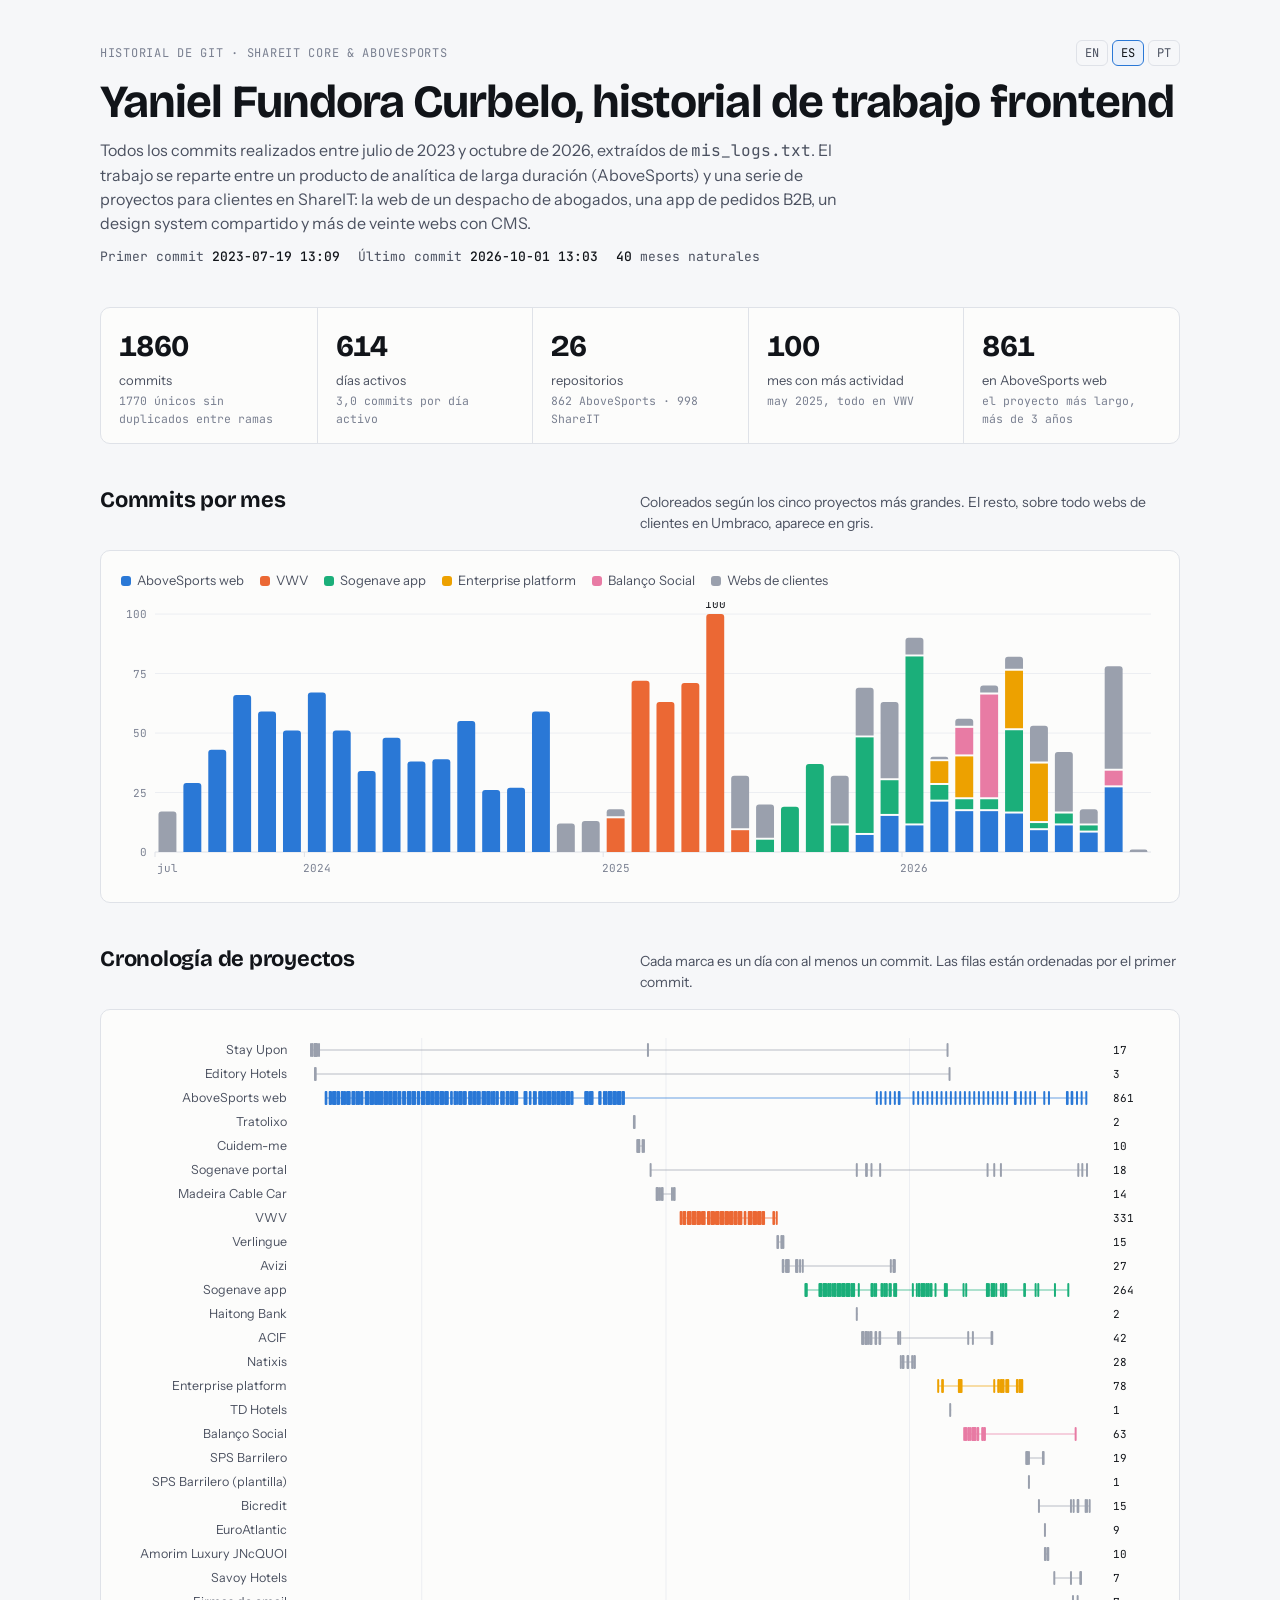
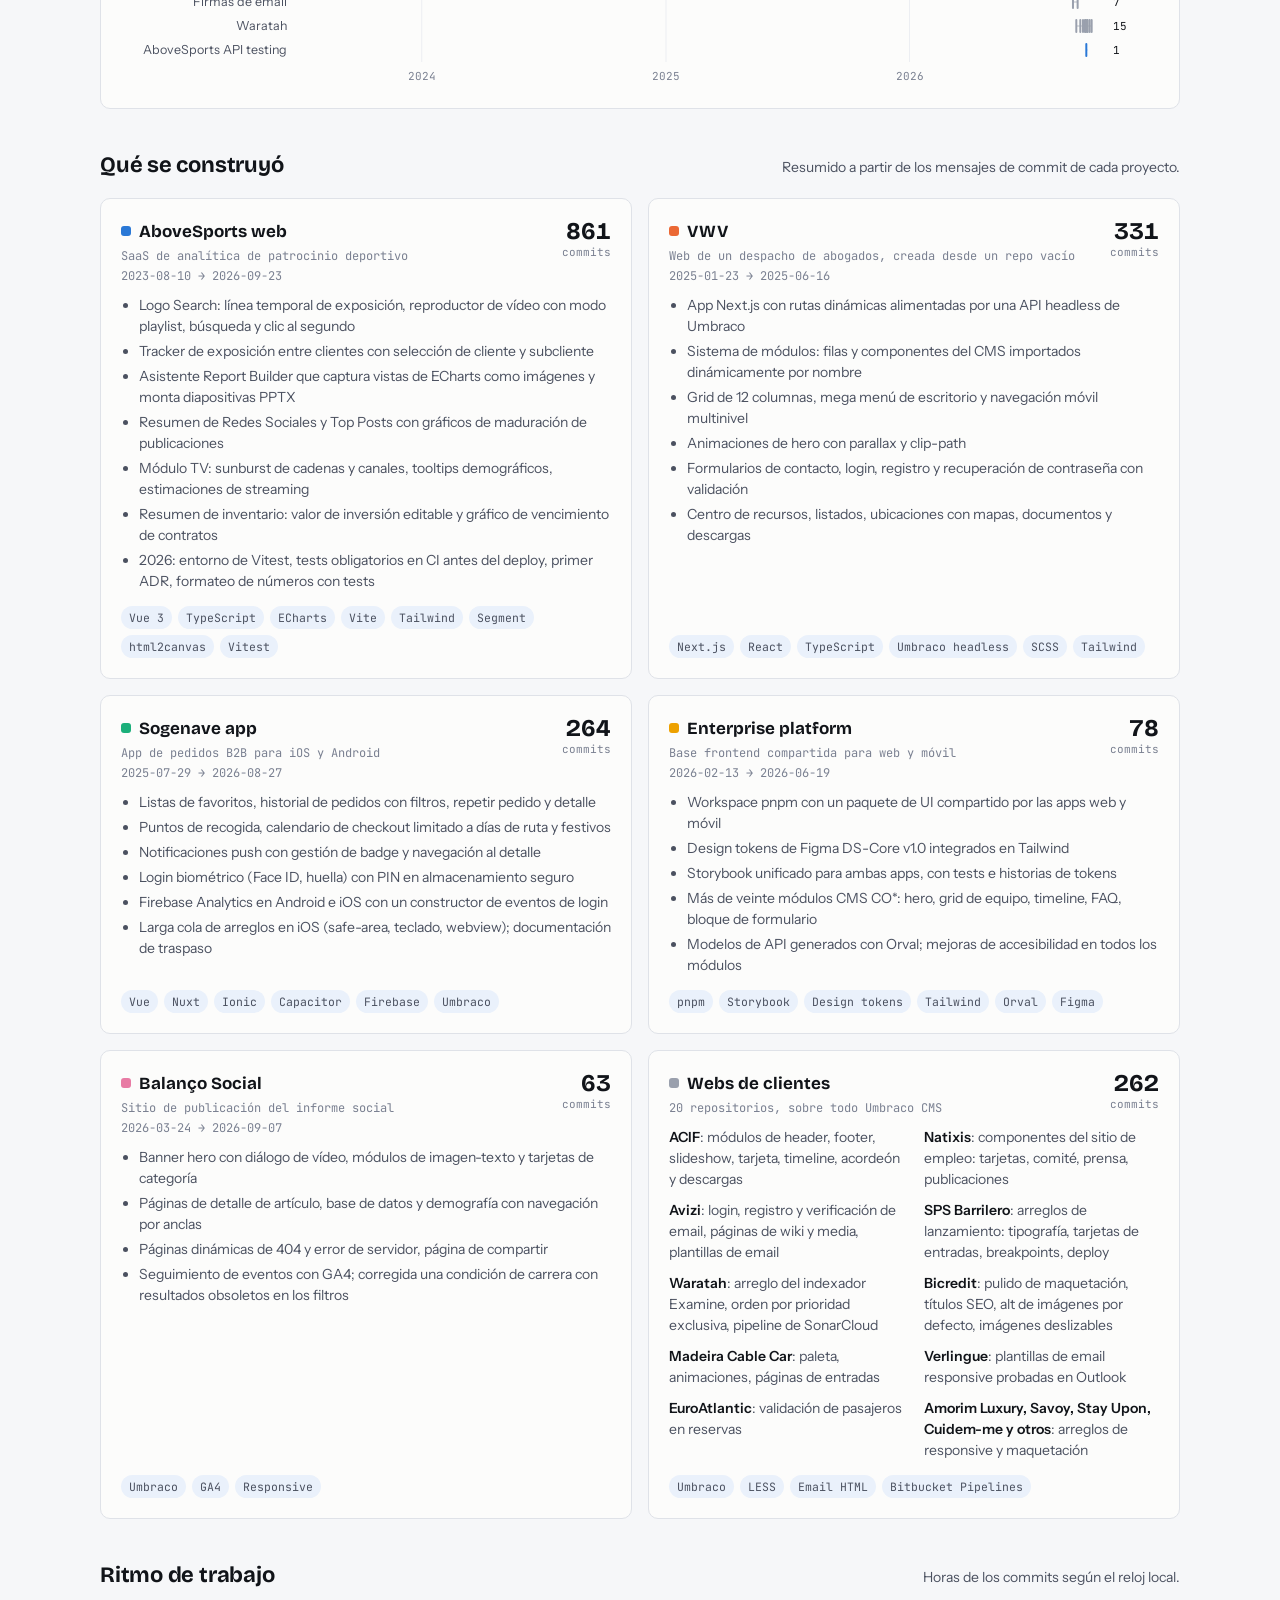
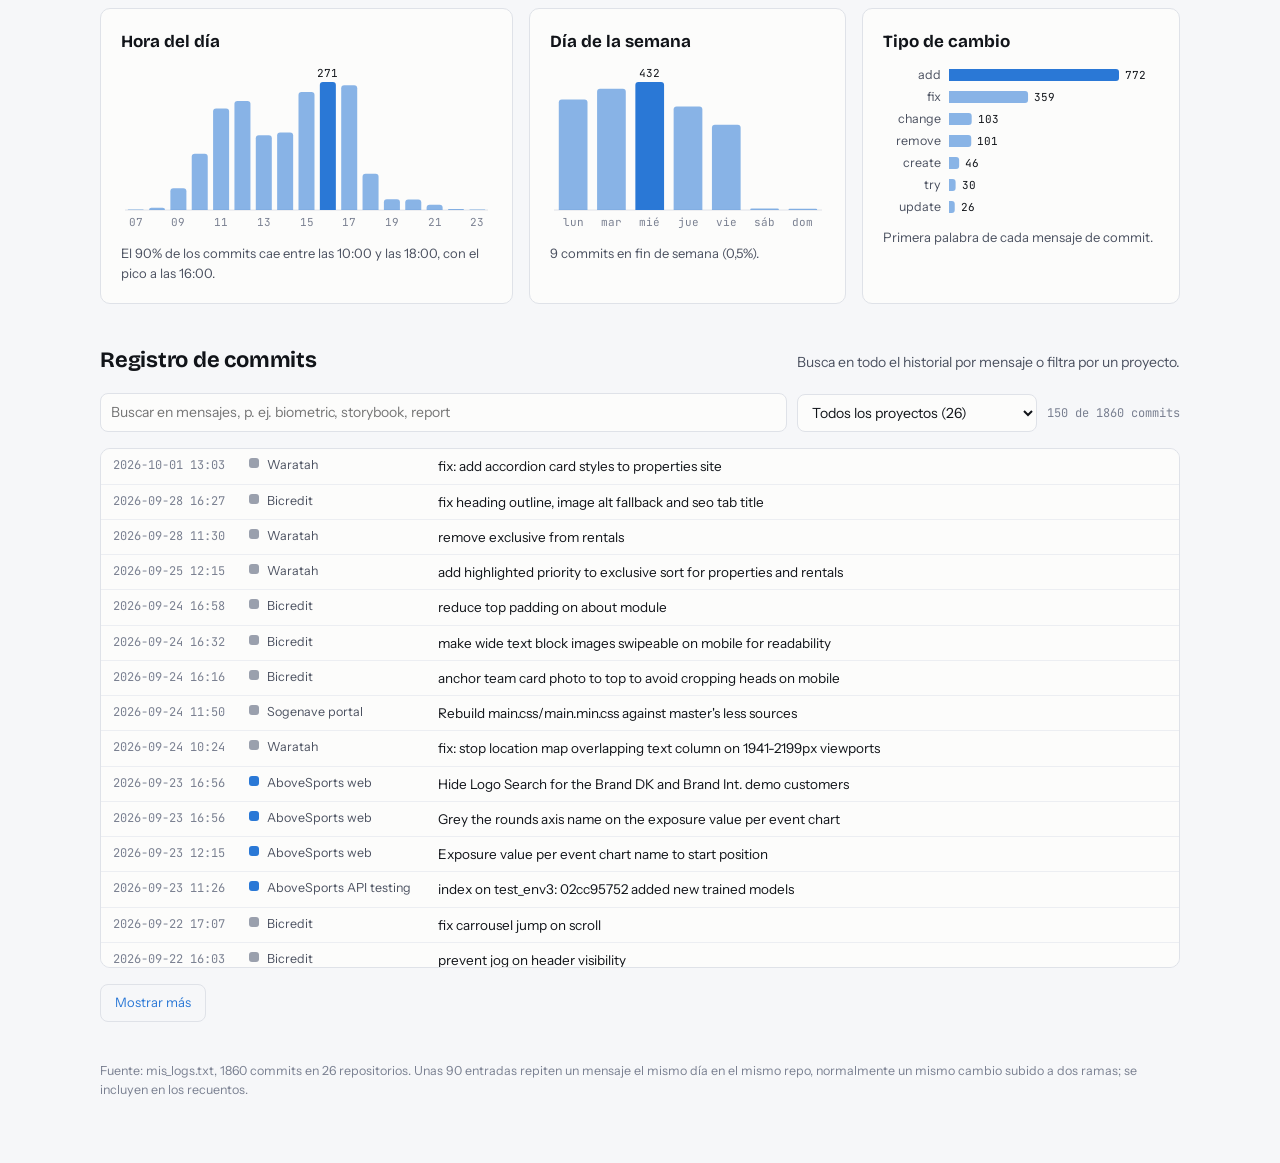
==== es/index.html @ 2aa3942e "add Spanish and Portuguese versions at /es and /pt" ====
<!doctype html>
<html lang="es">
  <head>
    <meta charset="utf-8" />
    <meta name="viewport" content="width=device-width, initial-scale=1" />
    <title>Yaniel Curbelo · Historial de trabajo</title>
    <link rel="alternate" hreflang="en" href="../" />
    <link rel="alternate" hreflang="es" href="./" />
    <link rel="alternate" hreflang="pt" href="../pt/" />
    <link rel="preconnect" href="https://fonts.googleapis.com" />
    <link
      rel="stylesheet"
      href="https://fonts.googleapis.com/css2?family=Bricolage+Grotesque:opsz,wght@12..96,500;12..96,700&family=Instrument+Sans:wght@400;500;600&family=JetBrains+Mono:wght@400;500&display=swap"
    />
    <link rel="stylesheet" href="../assets/style.css" />
  </head>
  <body>
    <div class="wrap">
      <header>
        <div class="top">
          <div class="eyebrow">Historial de Git · ShareIT Core &amp; AboveSports</div>
          <nav class="lang" aria-label="Idioma">
            <a href="../" hreflang="en">EN</a>
            <a href="./" hreflang="es" aria-current="page">ES</a>
            <a href="../pt/" hreflang="pt">PT</a>
          </nav>
        </div>
        <h1>Yaniel Fundora Curbelo, historial de trabajo frontend</h1>
        <p class="lede">
          Todos los commits realizados entre julio de 2023 y octubre de 2026,
          extraídos de <span class="mono">mis_logs.txt</span>. El trabajo se
          reparte entre un producto de analítica de larga duración
          (AboveSports) y una serie de proyectos para clientes en ShareIT: la
          web de un despacho de abogados, una app de pedidos B2B, un design
          system compartido y más de veinte webs con CMS.
        </p>
        <div class="range" id="range"></div>
      </header>

      <div class="kpis" id="kpis"></div>

      <section>
        <div class="sec-head">
          <h2>Commits por mes</h2>
          <p>
            Coloreados según los cinco proyectos más grandes. El resto, sobre
            todo webs de clientes en Umbraco, aparece en gris.
          </p>
        </div>
        <div class="panel">
          <div class="legend" id="legend-month"></div>
          <div class="chart" id="chart-month" style="margin-top: 12px"></div>
        </div>
      </section>

      <section>
        <div class="sec-head">
          <h2>Cronología de proyectos</h2>
          <p>
            Cada marca es un día con al menos un commit. Las filas están
            ordenadas por el primer commit.
          </p>
        </div>
        <div class="panel"><div class="chart" id="chart-timeline"></div></div>
      </section>

      <section>
        <div class="sec-head">
          <h2>Qué se construyó</h2>
          <p>Resumido a partir de los mensajes de commit de cada proyecto.</p>
        </div>
        <div class="eras" id="eras"></div>
      </section>

      <section>
        <div class="sec-head">
          <h2>Ritmo de trabajo</h2>
          <p>Horas de los commits según el reloj local.</p>
        </div>
        <div class="trio">
          <div class="panel">
            <h3>Hora del día</h3>
            <div class="chart" id="chart-hour"></div>
            <p class="note" id="note-hour"></p>
          </div>
          <div class="panel">
            <h3>Día de la semana</h3>
            <div class="chart" id="chart-week"></div>
            <p class="note" id="note-week"></p>
          </div>
          <div class="panel">
            <h3>Tipo de cambio</h3>
            <div class="chart" id="chart-verb"></div>
            <p class="note">Primera palabra de cada mensaje de commit.</p>
          </div>
        </div>
      </section>

      <section>
        <div class="sec-head">
          <h2>Registro de commits</h2>
          <p>
            Busca en todo el historial por mensaje o filtra por un proyecto.
          </p>
        </div>
        <div class="log-controls">
          <input
            id="q"
            type="search"
            placeholder="Buscar en mensajes, p. ej. biometric, storybook, report"
            aria-label="Buscar en los mensajes de commit"
          />
          <select id="repo" aria-label="Filtrar por proyecto"></select>
          <span class="log-count" id="log-count"></span>
        </div>
        <div class="log">
          <table>
            <tbody id="log-body"></tbody>
          </table>
        </div>
        <button class="more" id="more" type="button">Mostrar más</button>
      </section>

      <footer id="foot"></footer>
    </div>
    <div class="tip" id="tip" hidden></div>

    <script src="../assets/data.js"></script>
    <script src="../assets/app.js"></script>
  </body>
</html>
---- assets/style.css ----
body {
  margin: 0;
}
img {
  max-width: 100%;
}
[hidden] {
  display: none !important;
}
/* Layout: a single scanning column — summary strip, then volume over time, then where it went (projects), then how (rhythm), then the raw log. */
:root {
  --bg: #f6f7f9;
  --surface: #fcfcfb;
  --ink: #111419;
  --ink-2: #4b5160;
  --ink-3: #7a8091;
  --rule: #dfe2e8;
  --grid: #eceef2;
  --accent: #2a78d6;
  --chip: #eaf1fb;
  --s1: #2a78d6;
  --s2: #eb6834;
  --s3: #1baf7a;
  --s4: #eda100;
  --s5: #e87ba4;
  --s6: #9aa0ad;
  --f-display: "Bricolage Grotesque", "Segoe UI", system-ui, sans-serif;
  --f-body: "Instrument Sans", "Segoe UI", system-ui, sans-serif;
  --f-mono: "JetBrains Mono", ui-monospace, Consolas, monospace;
}
@media (prefers-color-scheme: dark) {
  :root:not([data-theme="light"]) {
    --bg: #101216;
    --surface: #1a1c21;
    --ink: #f3f4f6;
    --ink-2: #bcc1cc;
    --ink-3: #8a90a0;
    --rule: #2c3038;
    --grid: #24272e;
    --accent: #5598e7;
    --chip: #1c2a3d;
    --s1: #3987e5;
    --s2: #d95926;
    --s3: #199e70;
    --s4: #c98500;
    --s5: #d55181;
    --s6: #6b7180;
    color-scheme: dark;
  }
}
:root[data-theme="dark"] {
  --bg: #101216;
  --surface: #1a1c21;
  --ink: #f3f4f6;
  --ink-2: #bcc1cc;
  --ink-3: #8a90a0;
  --rule: #2c3038;
  --grid: #24272e;
  --accent: #5598e7;
  --chip: #1c2a3d;
  --s1: #3987e5;
  --s2: #d95926;
  --s3: #199e70;
  --s4: #c98500;
  --s5: #d55181;
  --s6: #6b7180;
  color-scheme: dark;
}
* {
  box-sizing: border-box;
}
body {
  background: var(--bg);
  color: var(--ink);
  font-family: var(--f-body);
  font-size: 15px;
  line-height: 1.5;
}
.wrap {
  max-width: 1120px;
  margin: 0 auto;
  padding: 40px 20px 64px;
  display: flex;
  flex-direction: column;
  gap: 40px;
}
h1,
h2,
h3 {
  font-family: var(--f-display);
  text-wrap: balance;
  margin: 0;
}
h1 {
  font-size: clamp(30px, 5vw, 46px);
  font-weight: 700;
  letter-spacing: -0.02em;
  line-height: 1.05;
}
h2 {
  font-size: 22px;
  font-weight: 700;
  letter-spacing: -0.01em;
}
h3 {
  font-size: 17px;
  font-weight: 700;
}
p {
  margin: 0;
}
.mono {
  font-family: var(--f-mono);
  font-variant-numeric: tabular-nums;
}
.eyebrow {
  font-family: var(--f-mono);
  font-size: 12px;
  letter-spacing: 0.06em;
  text-transform: uppercase;
  color: var(--ink-3);
}
.lede {
  color: var(--ink-2);
  max-width: 68ch;
  font-size: 16px;
}
header {
  display: flex;
  flex-direction: column;
  gap: 12px;
}
.range {
  font-family: var(--f-mono);
  font-size: 13px;
  color: var(--ink-2);
  display: flex;
  flex-wrap: wrap;
  gap: 6px 18px;
}
.range b {
  color: var(--ink);
  font-weight: 500;
}

section {
  display: flex;
  flex-direction: column;
  gap: 16px;
}
.sec-head {
  display: flex;
  flex-wrap: wrap;
  align-items: baseline;
  justify-content: space-between;
  gap: 8px 16px;
}
.sec-head p {
  color: var(--ink-2);
  font-size: 14px;
  max-width: 60ch;
}
.panel {
  background: var(--surface);
  border: 1px solid var(--rule);
  border-radius: 10px;
  padding: 20px;
  min-width: 0;
}

.kpis {
  display: grid;
  grid-template-columns: repeat(5, minmax(0, 1fr));
  border: 1px solid var(--rule);
  border-radius: 10px;
  background: var(--surface);
}
.kpi {
  padding: 16px 18px;
  display: flex;
  flex-direction: column;
  gap: 2px;
  border-left: 1px solid var(--rule);
  min-width: 0;
}
.kpi:first-child {
  border-left: 0;
}
.kpi .v {
  font-family: var(--f-display);
  font-size: 30px;
  font-weight: 700;
  letter-spacing: -0.02em;
  font-variant-numeric: tabular-nums;
}
.kpi .l {
  font-size: 13px;
  color: var(--ink-2);
}
.kpi .s {
  font-family: var(--f-mono);
  font-size: 11.5px;
  color: var(--ink-3);
}
@media (max-width: 820px) {
  .kpis {
    grid-template-columns: repeat(2, minmax(0, 1fr));
  }
  .kpi {
    border-left: 0;
    border-top: 1px solid var(--rule);
  }
  .kpi:nth-child(-n + 2) {
    border-top: 0;
  }
  .kpi:nth-child(even) {
    border-left: 1px solid var(--rule);
  }
  .kpi:last-child {
    grid-column: 1 / -1;
    border-left: 0;
  }
}

.legend {
  display: flex;
  flex-wrap: wrap;
  gap: 6px 16px;
  font-size: 13px;
  color: var(--ink-2);
}
.legend span {
  display: inline-flex;
  align-items: center;
  gap: 6px;
}
.legend i {
  width: 10px;
  height: 10px;
  border-radius: 3px;
  display: inline-block;
}
.chart {
  width: 100%;
  overflow-x: auto;
}
.chart svg {
  display: block;
}
svg text {
  fill: var(--ink-3);
  font-family: var(--f-mono);
  font-size: 11px;
}
svg .lbl {
  fill: var(--ink-2);
  font-family: var(--f-body);
  font-size: 12.5px;
}
svg .val {
  fill: var(--ink);
  font-size: 11px;
}

.tip {
  position: fixed;
  z-index: 10;
  pointer-events: none;
  background: var(--surface);
  color: var(--ink);
  border: 1px solid var(--rule);
  border-radius: 8px;
  padding: 10px 12px;
  font-size: 13px;
  box-shadow: 0 6px 20px rgb(0 0 0 / 0.14);
  min-width: 170px;
  max-width: 280px;
}
.tip .t {
  font-family: var(--f-mono);
  font-size: 12px;
  color: var(--ink-3);
  margin-bottom: 6px;
}
.tip .r {
  display: flex;
  align-items: center;
  gap: 8px;
  justify-content: space-between;
}
.tip .r span:first-child {
  display: inline-flex;
  align-items: center;
  gap: 6px;
  color: var(--ink-2);
}
.tip i {
  width: 8px;
  height: 8px;
  border-radius: 2px;
  display: inline-block;
}
.tip .tot {
  border-top: 1px solid var(--rule);
  margin-top: 6px;
  padding-top: 6px;
  font-weight: 600;
}

.eras {
  display: grid;
  grid-template-columns: repeat(2, minmax(0, 1fr));
  gap: 16px;
}
@media (max-width: 760px) {
  .eras {
    grid-template-columns: 1fr;
  }
}
.era {
  display: flex;
  flex-direction: column;
  gap: 10px;
}
.era-top {
  display: flex;
  justify-content: space-between;
  align-items: flex-start;
  gap: 12px;
}
.era-top .who {
  display: flex;
  flex-direction: column;
  gap: 2px;
  min-width: 0;
}
.era-top .meta {
  font-family: var(--f-mono);
  font-size: 12px;
  color: var(--ink-3);
}
.era .count {
  font-family: var(--f-display);
  font-weight: 700;
  font-size: 24px;
  line-height: 1;
  text-align: right;
  font-variant-numeric: tabular-nums;
}
.era .count small {
  display: block;
  font-family: var(--f-mono);
  font-weight: 400;
  font-size: 11px;
  color: var(--ink-3);
  margin-top: 4px;
}
.swatch {
  width: 10px;
  height: 10px;
  border-radius: 3px;
  display: inline-block;
  margin-right: 8px;
  vertical-align: 1px;
}
.era ul {
  margin: 0;
  padding-left: 18px;
  color: var(--ink-2);
  font-size: 14px;
  display: flex;
  flex-direction: column;
  gap: 4px;
}
.chips {
  display: flex;
  flex-wrap: wrap;
  gap: 6px;
  margin-top: auto;
  padding-top: 4px;
}
.chip {
  font-family: var(--f-mono);
  font-size: 11.5px;
  background: var(--chip);
  color: var(--ink-2);
  padding: 3px 8px;
  border-radius: 999px;
}
.era.wide {
  grid-column: 1 / -1;
}
.sites {
  display: grid;
  grid-template-columns: repeat(auto-fill, minmax(230px, 1fr));
  gap: 10px 20px;
  font-size: 14px;
}
.sites div {
  color: var(--ink-2);
  min-width: 0;
}
.sites b {
  color: var(--ink);
  font-weight: 600;
}

.trio {
  display: grid;
  grid-template-columns: 1.3fr 1fr 1fr;
  gap: 16px;
}
@media (max-width: 900px) {
  .trio {
    grid-template-columns: 1fr;
  }
}
.trio .panel {
  display: flex;
  flex-direction: column;
  gap: 10px;
}
.trio .note {
  font-size: 13px;
  color: var(--ink-2);
}

.log-controls {
  display: flex;
  flex-wrap: wrap;
  gap: 10px;
  align-items: center;
}
.log-controls input,
.log-controls select {
  font: inherit;
  font-size: 14px;
  color: var(--ink);
  background: var(--surface);
  border: 1px solid var(--rule);
  border-radius: 8px;
  padding: 8px 10px;
}
.log-controls input {
  flex: 1 1 260px;
  min-width: 0;
}
.log-controls select {
  flex: 0 1 240px;
  min-width: 0;
}
.log-controls input:focus-visible,
.log-controls select:focus-visible,
button:focus-visible {
  outline: 2px solid var(--accent);
  outline-offset: 2px;
}
.log-count {
  font-family: var(--f-mono);
  font-size: 12px;
  color: var(--ink-3);
}
.log {
  max-height: 520px;
  overflow: auto;
  border: 1px solid var(--rule);
  border-radius: 10px;
  background: var(--surface);
}
.log table {
  width: 100%;
  border-collapse: collapse;
  font-size: 13.5px;
}
.log td {
  padding: 7px 12px;
  border-top: 1px solid var(--grid);
  vertical-align: top;
}
.log tr:first-child td {
  border-top: 0;
}
.log td.d {
  font-family: var(--f-mono);
  font-size: 12px;
  color: var(--ink-3);
  white-space: nowrap;
  font-variant-numeric: tabular-nums;
}
.log td.p {
  white-space: nowrap;
  color: var(--ink-2);
  font-size: 12.5px;
}
.log td.m {
  width: 100%;
}
.log mark {
  background: color-mix(in srgb, var(--s4) 35%, transparent);
  color: inherit;
  border-radius: 2px;
}
@media (max-width: 600px) {
  .log td.p {
    display: none;
  }
}
button.more {
  font: inherit;
  font-size: 13px;
  color: var(--accent);
  background: none;
  border: 1px solid var(--rule);
  border-radius: 8px;
  padding: 8px 14px;
  cursor: pointer;
  align-self: flex-start;
}
footer {
  color: var(--ink-3);
  font-size: 12.5px;
}
@media (prefers-reduced-motion: no-preference) {
  .bar-hit:hover + * {
    opacity: 1;
  }
}

.lang {
  display: flex;
  gap: 4px;
  font-family: var(--f-mono);
  font-size: 12px;
  align-self: flex-start;
}
.lang a {
  color: var(--ink-2);
  text-decoration: none;
  padding: 3px 8px;
  border: 1px solid var(--rule);
  border-radius: 6px;
}
.lang a:hover {
  color: var(--ink);
  border-color: var(--ink-3);
}
.lang a[aria-current="page"] {
  color: var(--ink);
  background: var(--chip);
  border-color: var(--accent);
}
.top {
  display: flex;
  flex-wrap: wrap;
  justify-content: space-between;
  align-items: center;
  gap: 8px 16px;
}
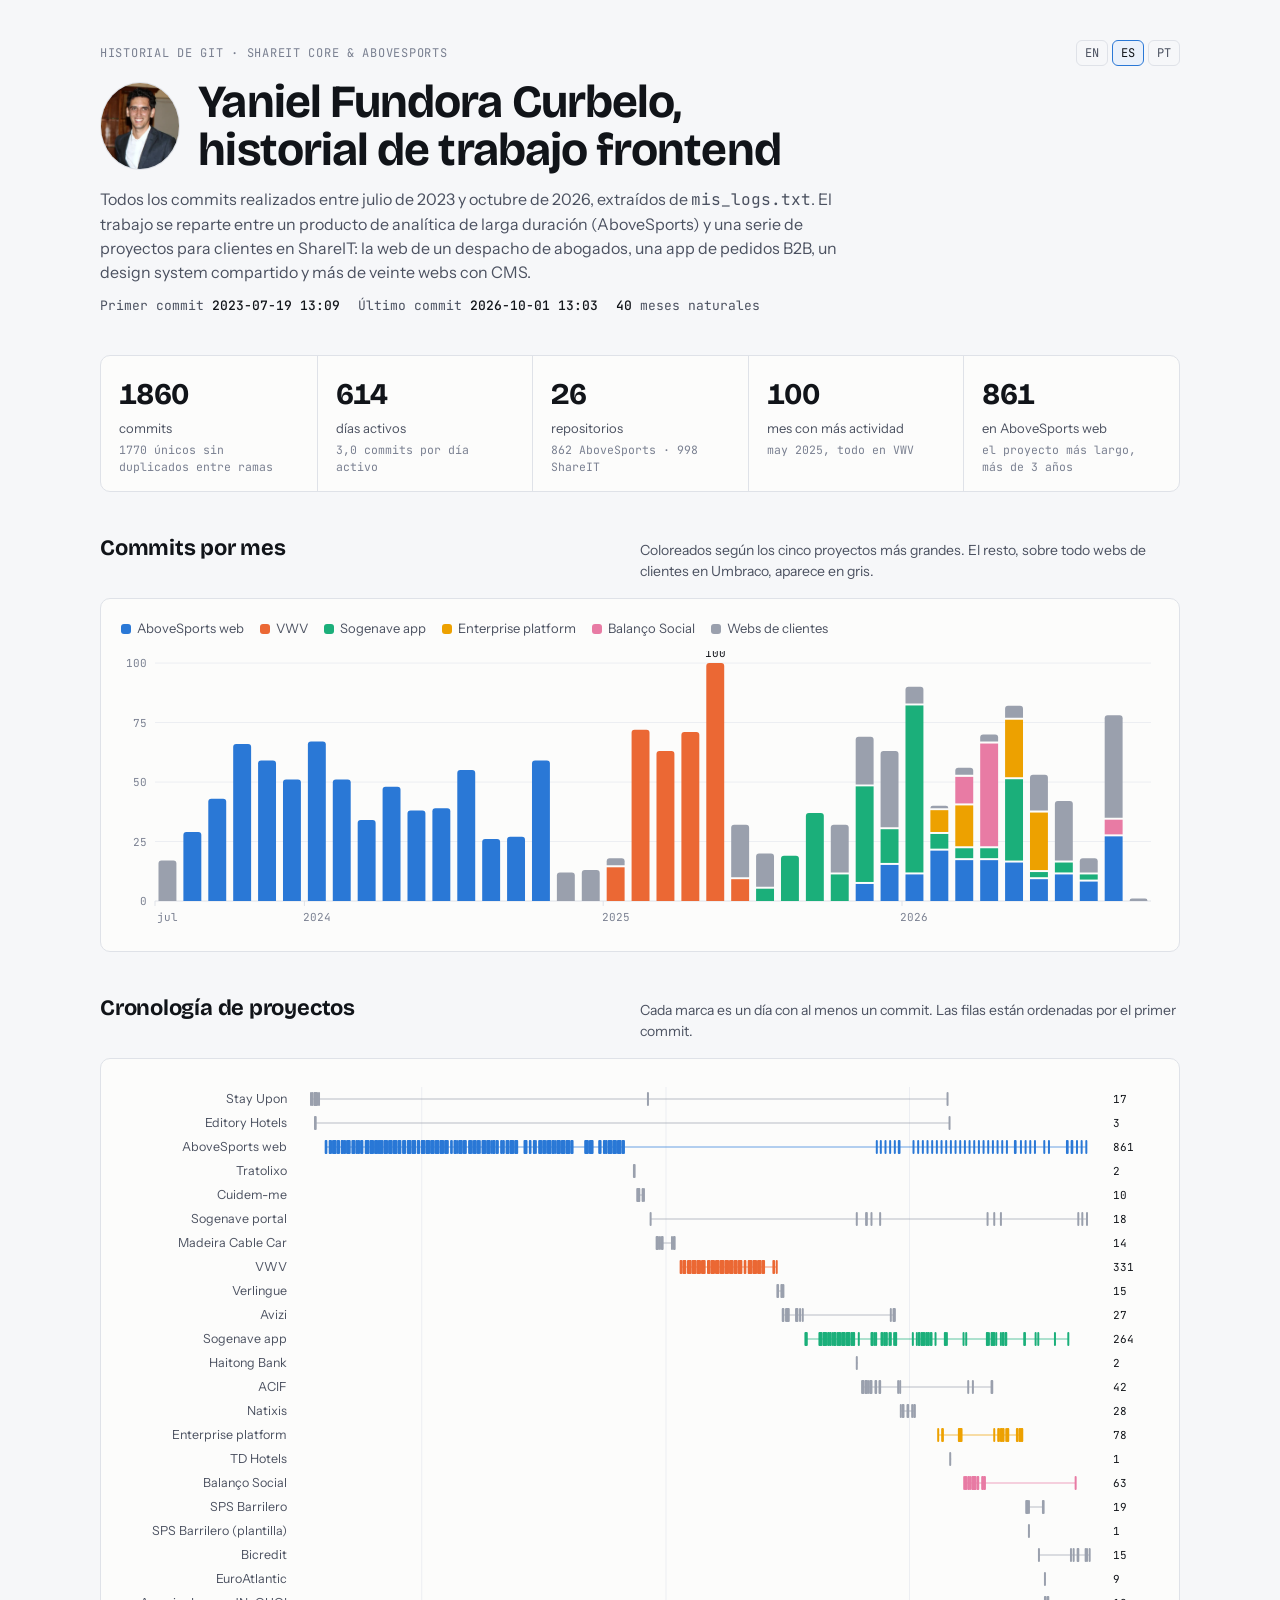
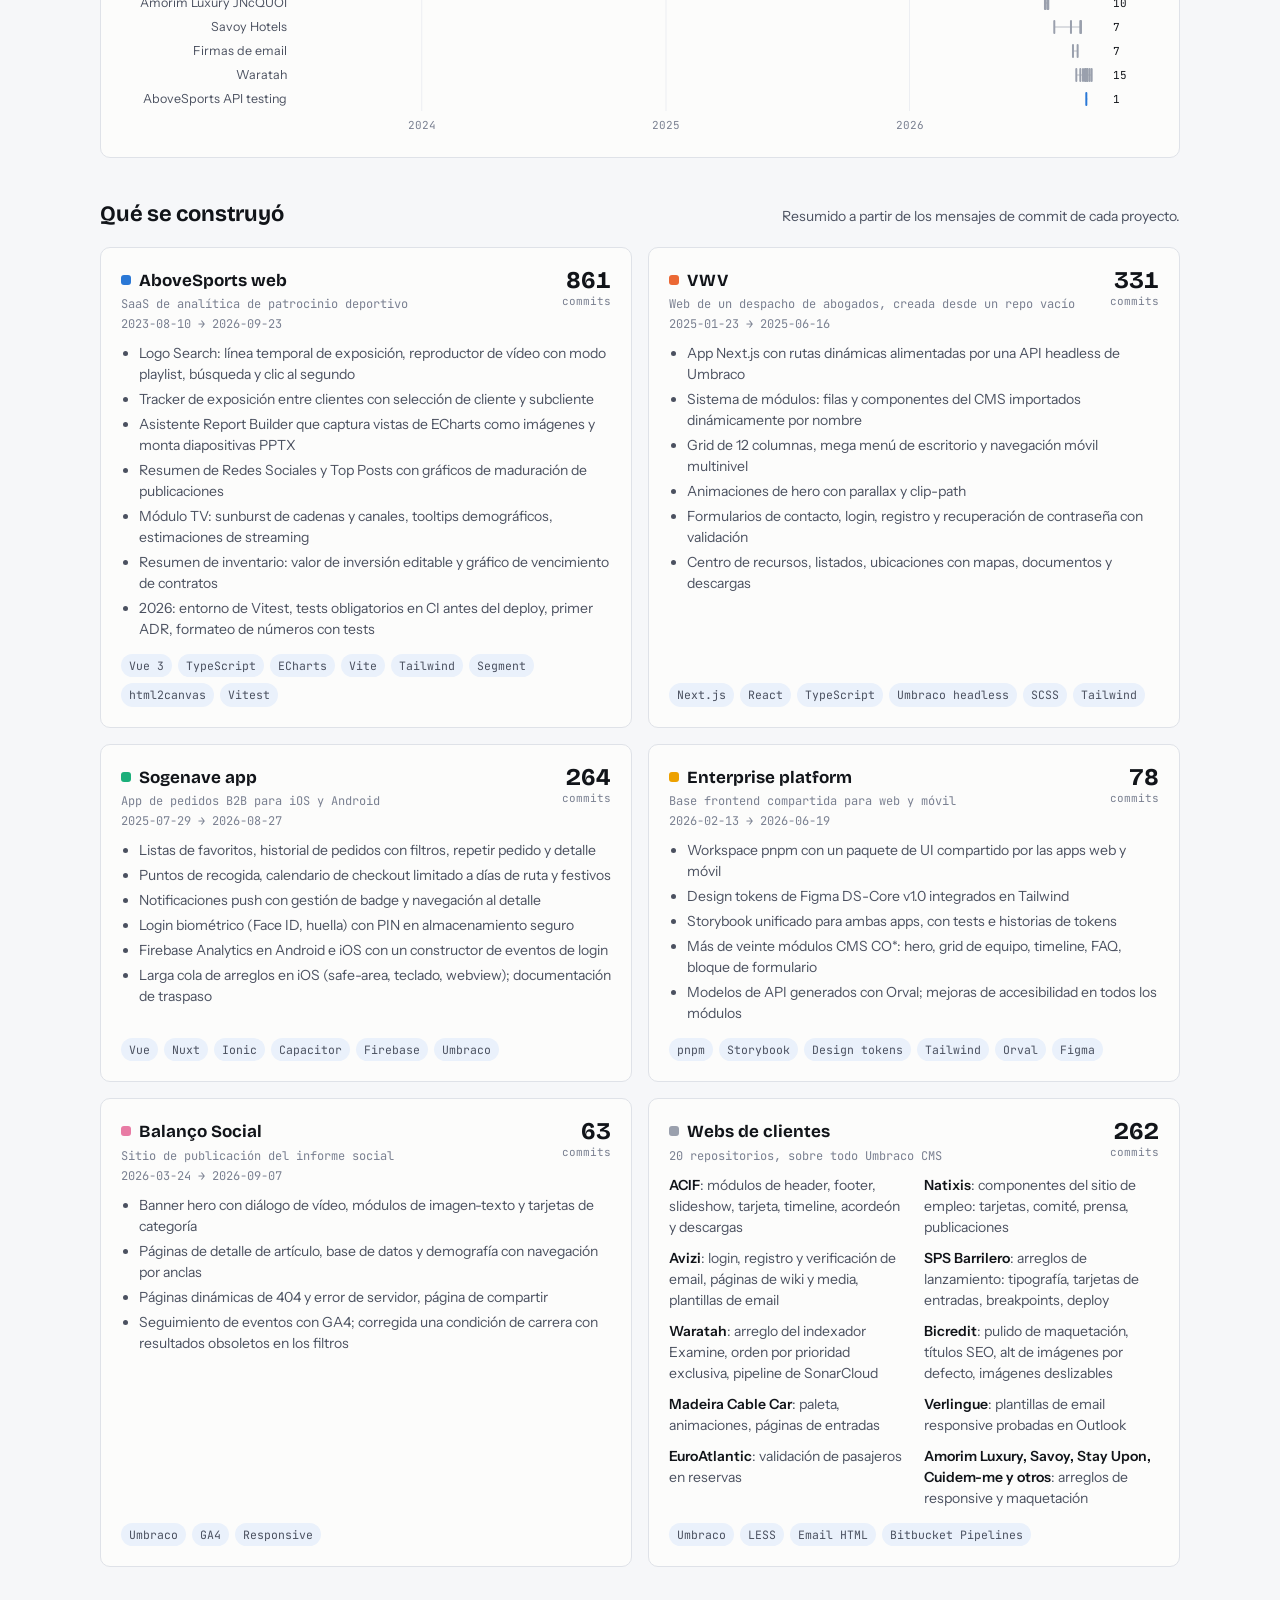
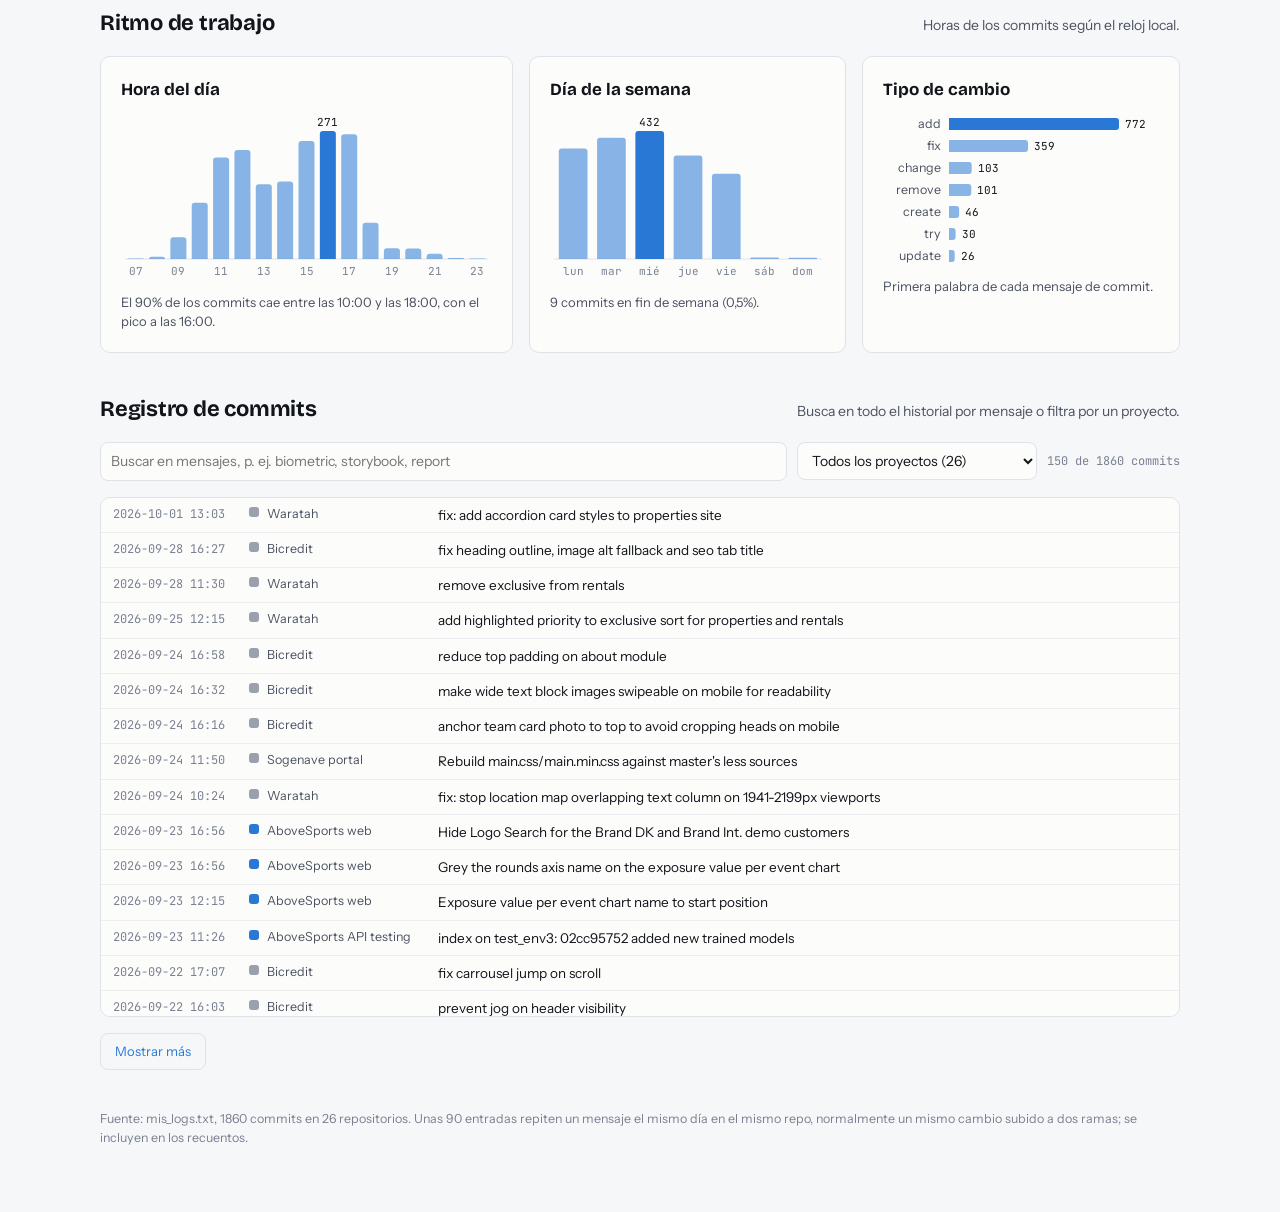
==== commit 123327b6: "SEO: prerendered content, metadata, structured data, sitemap, images and README" ====
--- a/es/index.html
+++ b/es/index.html
@@ -3,11 +3,67 @@
   <head>
     <meta charset="utf-8" />
     <meta name="viewport" content="width=device-width, initial-scale=1" />
-    <title>Yaniel Curbelo · Historial de trabajo</title>
-    <link rel="alternate" hreflang="en" href="../" />
-    <link rel="alternate" hreflang="es" href="./" />
-    <link rel="alternate" hreflang="pt" href="../pt/" />
+    <title>Yaniel Fundora Curbelo · Desarrollador frontend, historial de trabajo</title>
+    <meta
+      name="description"
+      content="Desarrollador frontend Yaniel Fundora Curbelo: 1860 commits en 26 repositorios (2023–2026). Vue 3, Next.js, React, TypeScript, Ionic y Umbraco para AboveSports y clientes de ShareIT."
+    />
+    <meta name="author" content="Yaniel Fundora Curbelo" />
+    <link rel="me" href="https://www.linkedin.com/in/yaniel-fundora-curbelo-47762915a/" />
+    <link rel="me" href="https://github.com/fun2ra" />
+    <meta name="robots" content="index, follow" />
+    <link rel="canonical" href="https://fun2ra.github.io/shareit-work-record/es/" />
+    <link rel="alternate" hreflang="en" href="https://fun2ra.github.io/shareit-work-record/" />
+    <link rel="alternate" hreflang="es" href="https://fun2ra.github.io/shareit-work-record/es/" />
+    <link rel="alternate" hreflang="pt" href="https://fun2ra.github.io/shareit-work-record/pt/" />
+    <link rel="alternate" hreflang="x-default" href="https://fun2ra.github.io/shareit-work-record/" />
+    <meta property="og:type" content="profile" />
+    <meta property="og:url" content="https://fun2ra.github.io/shareit-work-record/es/" />
+    <meta property="og:title" content="Yaniel Fundora Curbelo · Desarrollador frontend, historial de trabajo" />
+    <meta
+      property="og:description"
+      content="1860 commits en 26 repositorios (2023–2026): un SaaS de analítica deportiva, la web de un despacho de abogados, una app móvil B2B, un design system y más de 20 webs con CMS."
+    />
+    <meta property="og:locale" content="es_ES" />
+    <meta property="og:locale:alternate" content="en_US" />
+    <meta property="og:locale:alternate" content="pt_PT" />
+    <meta property="profile:first_name" content="Yaniel" />
+    <meta property="profile:last_name" content="Fundora Curbelo" />
+    <meta property="og:image" content="https://fun2ra.github.io/shareit-work-record/assets/img/og-image.jpg" />
+    <meta property="og:image:type" content="image/jpeg" />
+    <meta property="og:image:width" content="1200" />
+    <meta property="og:image:height" content="630" />
+    <meta property="og:image:alt" content="Yaniel Fundora Curbelo, desarrollador frontend" />
+    <meta name="twitter:card" content="summary_large_image" />
+    <meta name="twitter:image" content="https://fun2ra.github.io/shareit-work-record/assets/img/og-image.jpg" />
+    <meta name="twitter:image:alt" content="Yaniel Fundora Curbelo, desarrollador frontend" />
+    <meta name="theme-color" content="#f6f7f9" media="(prefers-color-scheme: light)" />
+    <meta name="theme-color" content="#101216" media="(prefers-color-scheme: dark)" />
+    <link rel="icon" type="image/svg+xml" href="../assets/img/favicon.svg" />
+    <link rel="apple-touch-icon" href="../assets/img/apple-touch-icon.png" />
+    <script type="application/ld+json">
+      {
+        "@context": "https://schema.org",
+        "@type": "ProfilePage",
+        "url": "https://fun2ra.github.io/shareit-work-record/es/",
+        "name": "Yaniel Fundora Curbelo · Desarrollador frontend, historial de trabajo",
+        "primaryImageOfPage": "https://fun2ra.github.io/shareit-work-record/assets/img/og-image.jpg",
+        "inLanguage": "es",
+        "dateModified": "2026-10-07",
+        "mainEntity": {
+          "@type": "Person",
+          "name": "Yaniel Fundora Curbelo",
+          "alternateName": "Yaniel Curbelo",
+          "image": "https://fun2ra.github.io/shareit-work-record/assets/img/avatar-600.jpg",
+          "sameAs": ["https://www.linkedin.com/in/yaniel-fundora-curbelo-47762915a/", "https://github.com/fun2ra"],
+          "jobTitle": "Desarrollador frontend",
+          "worksFor": { "@type": "Organization", "name": "ShareIT" },
+          "knowsAbout": ["Vue 3", "Next.js", "React", "TypeScript", "Nuxt", "Ionic", "Capacitor", "ECharts", "Storybook", "Tailwind CSS", "Umbraco", "Design systems"]
+        }
+      }
+    </script>
     <link rel="preconnect" href="https://fonts.googleapis.com" />
+    <link rel="preconnect" href="https://fonts.gstatic.com" crossorigin />
     <link
       rel="stylesheet"
       href="https://fonts.googleapis.com/css2?family=Bricolage+Grotesque:opsz,wght@12..96,500;12..96,700&family=Instrument+Sans:wght@400;500;600&family=JetBrains+Mono:wght@400;500&display=swap"
@@ -25,7 +81,13 @@
             <a href="../pt/" hreflang="pt">PT</a>
           </nav>
         </div>
-        <h1>Yaniel Fundora Curbelo, historial de trabajo frontend</h1>
+        <div class="ident">
+          <picture>
+            <source type="image/webp" srcset="../assets/img/avatar-400.webp" />
+            <img class="avatar" src="../assets/img/avatar-400.jpg" width="88" height="88" alt="Yaniel Fundora Curbelo, desarrollador frontend" fetchpriority="high" />
+          </picture>
+          <h1>Yaniel Fundora Curbelo, historial de trabajo frontend</h1>
+        </div>
         <p class="lede">
           Todos los commits realizados entre julio de 2023 y octubre de 2026,
           extraídos de <span class="mono">mis_logs.txt</span>. El trabajo se
@@ -34,10 +96,10 @@
           web de un despacho de abogados, una app de pedidos B2B, un design
           system compartido y más de veinte webs con CMS.
         </p>
-        <div class="range" id="range"></div>
+        <div class="range" id="range"><!--pre:range--><span>Primer commit <b>2023-07-19 13:09</b></span><span>Último commit <b>2026-10-01 13:03</b></span><span><b>40</b> meses naturales</span><!--/pre:range--></div>
       </header>
 
-      <div class="kpis" id="kpis"></div>
+      <div class="kpis" id="kpis"><!--pre:kpis--><div class="kpi"><div class="v">1860</div><div class="l">commits</div><div class="s">1770 únicos sin duplicados entre ramas</div></div><div class="kpi"><div class="v">614</div><div class="l">días activos</div><div class="s">3,0 commits por día activo</div></div><div class="kpi"><div class="v">26</div><div class="l">repositorios</div><div class="s">862 AboveSports · 998 ShareIT</div></div><div class="kpi"><div class="v">100</div><div class="l">mes con más actividad</div><div class="s">may 2025, todo en VWV</div></div><div class="kpi"><div class="v">861</div><div class="l">en AboveSports web</div><div class="s">el proyecto más largo, más de 3 años</div></div><!--/pre:kpis--></div>
 
       <section>
         <div class="sec-head">
@@ -48,7 +110,7 @@
           </p>
         </div>
         <div class="panel">
-          <div class="legend" id="legend-month"></div>
+          <div class="legend" id="legend-month"><!--pre:legend-month--><span><i style="background:var(--s1)"></i>AboveSports web</span><span><i style="background:var(--s2)"></i>VWV</span><span><i style="background:var(--s3)"></i>Sogenave app</span><span><i style="background:var(--s4)"></i>Enterprise platform</span><span><i style="background:var(--s5)"></i>Balanço Social</span><span><i style="background:var(--s6)"></i>Webs de clientes</span><!--/pre:legend-month--></div>
           <div class="chart" id="chart-month" style="margin-top: 12px"></div>
         </div>
       </section>
@@ -69,7 +131,7 @@
           <h2>Qué se construyó</h2>
           <p>Resumido a partir de los mensajes de commit de cada proyecto.</p>
         </div>
-        <div class="eras" id="eras"></div>
+        <div class="eras" id="eras"><!--pre:eras--><article class="panel era"><div class="era-top"><div class="who"><h3><span class="swatch" style="background:var(--s1)"></span>AboveSports web</h3><div class="meta">SaaS de analítica de patrocinio deportivo</div><div class="meta">2023-08-10 → 2026-09-23</div></div><div class="count">861<small>commits</small></div></div><ul><li>Logo Search: línea temporal de exposición, reproductor de vídeo con modo playlist, búsqueda y clic al segundo</li><li>Tracker de exposición entre clientes con selección de cliente y subcliente</li><li>Asistente Report Builder que captura vistas de ECharts como imágenes y monta diapositivas PPTX</li><li>Resumen de Redes Sociales y Top Posts con gráficos de maduración de publicaciones</li><li>Módulo TV: sunburst de cadenas y canales, tooltips demográficos, estimaciones de streaming</li><li>Resumen de inventario: valor de inversión editable y gráfico de vencimiento de contratos</li><li>2026: entorno de Vitest, tests obligatorios en CI antes del deploy, primer ADR, formateo de números con tests</li></ul><div class="chips"><span class="chip">Vue 3</span><span class="chip">TypeScript</span><span class="chip">ECharts</span><span class="chip">Vite</span><span class="chip">Tailwind</span><span class="chip">Segment</span><span class="chip">html2canvas</span><span class="chip">Vitest</span></div></article><article class="panel era"><div class="era-top"><div class="who"><h3><span class="swatch" style="background:var(--s2)"></span>VWV</h3><div class="meta">Web de un despacho de abogados, creada desde un repo vacío</div><div class="meta">2025-01-23 → 2025-06-16</div></div><div class="count">331<small>commits</small></div></div><ul><li>App Next.js con rutas dinámicas alimentadas por una API headless de Umbraco</li><li>Sistema de módulos: filas y componentes del CMS importados dinámicamente por nombre</li><li>Grid de 12 columnas, mega menú de escritorio y navegación móvil multinivel</li><li>Animaciones de hero con parallax y clip-path</li><li>Formularios de contacto, login, registro y recuperación de contraseña con validación</li><li>Centro de recursos, listados, ubicaciones con mapas, documentos y descargas</li></ul><div class="chips"><span class="chip">Next.js</span><span class="chip">React</span><span class="chip">TypeScript</span><span class="chip">Umbraco headless</span><span class="chip">SCSS</span><span class="chip">Tailwind</span></div></article><article class="panel era"><div class="era-top"><div class="who"><h3><span class="swatch" style="background:var(--s3)"></span>Sogenave app</h3><div class="meta">App de pedidos B2B para iOS y Android</div><div class="meta">2025-07-29 → 2026-08-27</div></div><div class="count">264<small>commits</small></div></div><ul><li>Listas de favoritos, historial de pedidos con filtros, repetir pedido y detalle</li><li>Puntos de recogida, calendario de checkout limitado a días de ruta y festivos</li><li>Notificaciones push con gestión de badge y navegación al detalle</li><li>Login biométrico (Face ID, huella) con PIN en almacenamiento seguro</li><li>Firebase Analytics en Android e iOS con un constructor de eventos de login</li><li>Larga cola de arreglos en iOS (safe-area, teclado, webview); documentación de traspaso</li></ul><div class="chips"><span class="chip">Vue</span><span class="chip">Nuxt</span><span class="chip">Ionic</span><span class="chip">Capacitor</span><span class="chip">Firebase</span><span class="chip">Umbraco</span></div></article><article class="panel era"><div class="era-top"><div class="who"><h3><span class="swatch" style="background:var(--s4)"></span>Enterprise platform</h3><div class="meta">Base frontend compartida para web y móvil</div><div class="meta">2026-02-13 → 2026-06-19</div></div><div class="count">78<small>commits</small></div></div><ul><li>Workspace pnpm con un paquete de UI compartido por las apps web y móvil</li><li>Design tokens de Figma DS-Core v1.0 integrados en Tailwind</li><li>Storybook unificado para ambas apps, con tests e historias de tokens</li><li>Más de veinte módulos CMS CO*: hero, grid de equipo, timeline, FAQ, bloque de formulario</li><li>Modelos de API generados con Orval; mejoras de accesibilidad en todos los módulos</li></ul><div class="chips"><span class="chip">pnpm</span><span class="chip">Storybook</span><span class="chip">Design tokens</span><span class="chip">Tailwind</span><span class="chip">Orval</span><span class="chip">Figma</span></div></article><article class="panel era"><div class="era-top"><div class="who"><h3><span class="swatch" style="background:var(--s5)"></span>Balanço Social</h3><div class="meta">Sitio de publicación del informe social</div><div class="meta">2026-03-24 → 2026-09-07</div></div><div class="count">63<small>commits</small></div></div><ul><li>Banner hero con diálogo de vídeo, módulos de imagen-texto y tarjetas de categoría</li><li>Páginas de detalle de artículo, base de datos y demografía con navegación por anclas</li><li>Páginas dinámicas de 404 y error de servidor, página de compartir</li><li>Seguimiento de eventos con GA4; corregida una condición de carrera con resultados obsoletos en los filtros</li></ul><div class="chips"><span class="chip">Umbraco</span><span class="chip">GA4</span><span class="chip">Responsive</span></div></article><article class="panel era"><div class="era-top"><div class="who"><h3><span class="swatch" style="background:var(--s6)"></span>Webs de clientes</h3><div class="meta">20 repositorios, sobre todo Umbraco CMS</div></div><div class="count">262<small>commits</small></div></div><div class="sites"><div><b>ACIF</b>: módulos de header, footer, slideshow, tarjeta, timeline, acordeón y descargas</div><div><b>Natixis</b>: componentes del sitio de empleo: tarjetas, comité, prensa, publicaciones</div><div><b>Avizi</b>: login, registro y verificación de email, páginas de wiki y media, plantillas de email</div><div><b>SPS Barrilero</b>: arreglos de lanzamiento: tipografía, tarjetas de entradas, breakpoints, deploy</div><div><b>Waratah</b>: arreglo del indexador Examine, orden por prioridad exclusiva, pipeline de SonarCloud</div><div><b>Bicredit</b>: pulido de maquetación, títulos SEO, alt de imágenes por defecto, imágenes deslizables</div><div><b>Madeira Cable Car</b>: paleta, animaciones, páginas de entradas</div><div><b>Verlingue</b>: plantillas de email responsive probadas en Outlook</div><div><b>EuroAtlantic</b>: validación de pasajeros en reservas</div><div><b>Amorim Luxury, Savoy, Stay Upon, Cuidem-me y otros</b>: arreglos de responsive y maquetación</div></div><div class="chips"><span class="chip">Umbraco</span><span class="chip">LESS</span><span class="chip">Email HTML</span><span class="chip">Bitbucket Pipelines</span></div></article><!--/pre:eras--></div>
       </section>
 
       <section>
@@ -81,12 +143,12 @@
           <div class="panel">
             <h3>Hora del día</h3>
             <div class="chart" id="chart-hour"></div>
-            <p class="note" id="note-hour"></p>
+            <p class="note" id="note-hour"><!--pre:note-hour-->El 90% de los commits cae entre las 10:00 y las 18:00, con el pico a las 16:00.<!--/pre:note-hour--></p>
           </div>
           <div class="panel">
             <h3>Día de la semana</h3>
             <div class="chart" id="chart-week"></div>
-            <p class="note" id="note-week"></p>
+            <p class="note" id="note-week"><!--pre:note-week-->9 commits en fin de semana (0,5%).<!--/pre:note-week--></p>
           </div>
           <div class="panel">
             <h3>Tipo de cambio</h3>
@@ -110,18 +172,18 @@
             placeholder="Buscar en mensajes, p. ej. biometric, storybook, report"
             aria-label="Buscar en los mensajes de commit"
           />
-          <select id="repo" aria-label="Filtrar por proyecto"></select>
-          <span class="log-count" id="log-count"></span>
+          <select id="repo" aria-label="Filtrar por proyecto"><!--pre:repo--><option value="">Todos los proyectos (26)</option><option value="AboveSports/web">AboveSports web · 861</option><option value="ShareIT Core/vwv">VWV · 331</option><option value="ShareIT Core/sogenave-app">Sogenave app · 264</option><option value="ShareIT Core/shareit-enterprise-platform">Enterprise platform · 78</option><option value="ShareIT Core/balanco-social">Balanço Social · 63</option><option value="ShareIT Core/acif">ACIF · 42</option><option value="ShareIT Core/natixis">Natixis · 28</option><option value="ShareIT Core/avizi">Avizi · 27</option><option value="ShareIT Core/sps-barrilero">SPS Barrilero · 19</option><option value="ShareIT Core/sogenave">Sogenave portal · 18</option><option value="ShareIT Core/stayupon">Stay Upon · 17</option><option value="ShareIT Core/verlingue">Verlingue · 15</option><option value="ShareIT Core/bicredit">Bicredit · 15</option><option value="ShareIT Core/waratah">Waratah · 15</option><option value="ShareIT Core/madeira-cablecar">Madeira Cable Car · 14</option><option value="ShareIT Core/cuidem-me">Cuidem-me · 10</option><option value="ShareIT Core/amorim-luxury-jncquoi">Amorim Luxury JNcQUOI · 10</option><option value="ShareIT Core/euroatlantic">EuroAtlantic · 9</option><option value="ShareIT Core/savoy-hotels">Savoy Hotels · 7</option><option value="ShareIT Core/email_templates">Firmas de email · 7</option><option value="ShareIT Core/editory-hotels">Editory Hotels · 3</option><option value="ShareIT Core/tratolixo">Tratolixo · 2</option><option value="ShareIT Core/haitong-bank">Haitong Bank · 2</option><option value="ShareIT Core/td-hotels">TD Hotels · 1</option><option value="ShareIT Core/Spsbarrilero-repo">SPS Barrilero (plantilla) · 1</option><option value="AboveSports/api_testing">AboveSports API testing · 1</option><!--/pre:repo--></select>
+          <span class="log-count" id="log-count"><!--pre:log-count-->150 de 1860 commits<!--/pre:log-count--></span>
         </div>
         <div class="log">
           <table>
-            <tbody id="log-body"></tbody>
+            <tbody id="log-body"><!--pre:log-body--><tr><td class="d">2026-10-01 13:03</td><td class="p"><span class="swatch" style="background:var(--s6)"></span>Waratah</td><td class="m">fix: add accordion card styles to properties site</td></tr><tr><td class="d">2026-09-28 16:27</td><td class="p"><span class="swatch" style="background:var(--s6)"></span>Bicredit</td><td class="m">fix heading outline, image alt fallback and seo tab title</td></tr><tr><td class="d">2026-09-28 11:30</td><td class="p"><span class="swatch" style="background:var(--s6)"></span>Waratah</td><td class="m">remove exclusive from rentals</td></tr><tr><td class="d">2026-09-25 12:15</td><td class="p"><span class="swatch" style="background:var(--s6)"></span>Waratah</td><td class="m">add highlighted priority to exclusive sort for properties and rentals</td></tr><tr><td class="d">2026-09-24 16:58</td><td class="p"><span class="swatch" style="background:var(--s6)"></span>Bicredit</td><td class="m">reduce top padding on about module</td></tr><tr><td class="d">2026-09-24 16:32</td><td class="p"><span class="swatch" style="background:var(--s6)"></span>Bicredit</td><td class="m">make wide text block images swipeable on mobile for readability</td></tr><tr><td class="d">2026-09-24 16:16</td><td class="p"><span class="swatch" style="background:var(--s6)"></span>Bicredit</td><td class="m">anchor team card photo to top to avoid cropping heads on mobile</td></tr><tr><td class="d">2026-09-24 11:50</td><td class="p"><span class="swatch" style="background:var(--s6)"></span>Sogenave portal</td><td class="m">Rebuild main.css/main.min.css against master's less sources</td></tr><tr><td class="d">2026-09-24 10:24</td><td class="p"><span class="swatch" style="background:var(--s6)"></span>Waratah</td><td class="m">fix: stop location map overlapping text column on 1941-2199px viewports</td></tr><tr><td class="d">2026-09-23 16:56</td><td class="p"><span class="swatch" style="background:var(--s1)"></span>AboveSports web</td><td class="m">Hide Logo Search for the Brand DK and Brand Int. demo customers</td></tr><tr><td class="d">2026-09-23 16:56</td><td class="p"><span class="swatch" style="background:var(--s1)"></span>AboveSports web</td><td class="m">Grey the rounds axis name on the exposure value per event chart</td></tr><tr><td class="d">2026-09-23 12:15</td><td class="p"><span class="swatch" style="background:var(--s1)"></span>AboveSports web</td><td class="m">Exposure value per event chart name to start position</td></tr><tr><td class="d">2026-09-23 11:26</td><td class="p"><span class="swatch" style="background:var(--s1)"></span>AboveSports API testing</td><td class="m">index on test_env3: 02cc95752 added new trained models</td></tr><tr><td class="d">2026-09-22 17:07</td><td class="p"><span class="swatch" style="background:var(--s6)"></span>Bicredit</td><td class="m">fix carrousel jump on scroll</td></tr><tr><td class="d">2026-09-22 16:03</td><td class="p"><span class="swatch" style="background:var(--s6)"></span>Bicredit</td><td class="m">prevent jog on header visibility</td></tr><tr><td class="d">2026-09-22 10:49</td><td class="p"><span class="swatch" style="background:var(--s6)"></span>Waratah</td><td class="m">revert: restore bitbucket-pipelines.yml to pre-merge state</td></tr><tr><td class="d">2026-09-22 10:43</td><td class="p"><span class="swatch" style="background:var(--s6)"></span>Waratah</td><td class="m">fix: remove empty master pipeline until SONAR_TOKEN is fixed</td></tr><tr><td class="d">2026-09-22 10:10</td><td class="p"><span class="swatch" style="background:var(--s6)"></span>Waratah</td><td class="m">fix: bump sonarcloud-scan pipe to 4.1.0 for Java 21 requirement</td></tr><tr><td class="d">2026-09-22 10:00</td><td class="p"><span class="swatch" style="background:var(--s6)"></span>Waratah</td><td class="m">fix: re-enable SonarCloud steps on master pipeline</td></tr><tr><td class="d">2026-09-21 10:36</td><td class="p"><span class="swatch" style="background:var(--s6)"></span>Waratah</td><td class="m">add 48px spacing between title and filters bar on rentals listings</td></tr><tr><td class="d">2026-09-21 09:44</td><td class="p"><span class="swatch" style="background:var(--s6)"></span>Waratah</td><td class="m">Revert &quot;increase spacing in search bar to 68px&quot;</td></tr><tr><td class="d">2026-09-18 09:38</td><td class="p"><span class="swatch" style="background:var(--s6)"></span>Waratah</td><td class="m">increase spacing in search bar to 68px</td></tr><tr><td class="d">2026-09-17 14:41</td><td class="p"><span class="swatch" style="background:var(--s6)"></span>Sogenave portal</td><td class="m">Fix hero banner copy overflow, CTA deformation and logo/arrow overlap</td></tr><tr><td class="d">2026-09-17 14:41</td><td class="p"><span class="swatch" style="background:var(--s6)"></span>Sogenave portal</td><td class="m">Fix hero banner copy overflow, CTA deformation and logo/arrow overlap</td></tr><tr><td class="d">2026-09-16 16:01</td><td class="p"><span class="swatch" style="background:var(--s1)"></span>AboveSports web</td><td class="m">Show every top post the endpoint returns, not just the first</td></tr><tr><td class="d">2026-09-16 14:17</td><td class="p"><span class="swatch" style="background:var(--s1)"></span>AboveSports web</td><td class="m">Show top post exposure value whenever a single partner is selected</td></tr><tr><td class="d">2026-09-16 13:08</td><td class="p"><span class="swatch" style="background:var(--s1)"></span>AboveSports web</td><td class="m">Keep top post exposure value hidden under All Partners after a reload</td></tr><tr><td class="d">2026-09-16 10:50</td><td class="p"><span class="swatch" style="background:var(--s1)"></span>AboveSports web</td><td class="m">Restore the reports feature-selection clearing lost in a merge</td></tr><tr><td class="d">2026-09-15 12:10</td><td class="p"><span class="swatch" style="background:var(--s6)"></span>Savoy Hotels</td><td class="m">Reapply &quot;fix homepage componet filter&quot;</td></tr><tr><td class="d">2026-09-14 21:33</td><td class="p"><span class="swatch" style="background:var(--s6)"></span>Savoy Hotels</td><td class="m">Revert &quot;fix homepage componet filter&quot;</td></tr><tr><td class="d">2026-09-14 17:48</td><td class="p"><span class="swatch" style="background:var(--s6)"></span>Savoy Hotels</td><td class="m">fix homepage componet filter</td></tr><tr><td class="d">2026-09-14 12:46</td><td class="p"><span class="swatch" style="background:var(--s6)"></span>Waratah</td><td class="m">add full width accordion card component</td></tr><tr><td class="d">2026-09-14 10:59</td><td class="p"><span class="swatch" style="background:var(--s6)"></span>Waratah</td><td class="m">put search form spacing at 48px</td></tr><tr><td class="d">2026-09-11 17:20</td><td class="p"><span class="swatch" style="background:var(--s6)"></span>Sogenave portal</td><td class="m">fix app port blocked</td></tr><tr><td class="d">2026-09-11 17:20</td><td class="p"><span class="swatch" style="background:var(--s6)"></span>Sogenave portal</td><td class="m">fix app port blocked</td></tr><tr><td class="d">2026-09-11 16:41</td><td class="p"><span class="swatch" style="background:var(--s6)"></span>Sogenave portal</td><td class="m">add conatained banner images</td></tr><tr><td class="d">2026-09-11 16:41</td><td class="p"><span class="swatch" style="background:var(--s6)"></span>Sogenave portal</td><td class="m">add conatained banner images</td></tr><tr><td class="d">2026-09-11 12:59</td><td class="p"><span class="swatch" style="background:var(--s6)"></span>Bicredit</td><td class="m">add link into forms</td></tr><tr><td class="d">2026-09-10 20:23</td><td class="p"><span class="swatch" style="background:var(--s6)"></span>Bicredit</td><td class="m">Revert text align justify from rich text editor data types</td></tr><tr><td class="d">2026-09-10 20:23</td><td class="p"><span class="swatch" style="background:var(--s6)"></span>Bicredit</td><td class="m">Revert text align justify from rich text editor data types</td></tr><tr><td class="d">2026-09-10 17:33</td><td class="p"><span class="swatch" style="background:var(--s6)"></span>Firmas de email</td><td class="m">Trim the Serenity client reply to just the three changes</td></tr><tr><td class="d">2026-09-10 17:33</td><td class="p"><span class="swatch" style="background:var(--s6)"></span>Firmas de email</td><td class="m">Pin header colours with CSS instead of hosted images</td></tr><tr><td class="d">2026-09-10 17:32</td><td class="p"><span class="swatch" style="background:var(--s6)"></span>Bicredit</td><td class="m">change breadcrumbs hover color and add text align justify to rich text editor</td></tr><tr><td class="d">2026-09-10 15:39</td><td class="p"><span class="swatch" style="background:var(--s6)"></span>Bicredit</td><td class="m">change FeatireGrid default text size, add media base url, and add footer home page link</td></tr><tr><td class="d">2026-09-10 11:49</td><td class="p"><span class="swatch" style="background:var(--s6)"></span>Firmas de email</td><td class="m">Serenity: remove divider, enlarge award seal, underline footer links</td></tr><tr><td class="d">2026-09-09 21:24</td><td class="p"><span class="swatch" style="background:var(--s1)"></span>AboveSports web</td><td class="m">Match report customers by guid, not by brand name</td></tr><tr><td class="d">2026-09-09 21:24</td><td class="p"><span class="swatch" style="background:var(--s1)"></span>AboveSports web</td><td class="m">Match report customers by guid, not by brand name</td></tr><tr><td class="d">2026-09-09 21:24</td><td class="p"><span class="swatch" style="background:var(--s1)"></span>AboveSports web</td><td class="m">Match report customers by guid, not by brand name</td></tr><tr><td class="d">2026-09-09 17:28</td><td class="p"><span class="swatch" style="background:var(--s1)"></span>AboveSports web</td><td class="m">Revert &quot;Guard report generation against a second overlapping submit&quot;</td></tr><tr><td class="d">2026-09-09 17:11</td><td class="p"><span class="swatch" style="background:var(--s1)"></span>AboveSports web</td><td class="m">Guard report generation against a second overlapping submit</td></tr><tr><td class="d">2026-09-09 15:26</td><td class="p"><span class="swatch" style="background:var(--s1)"></span>AboveSports web</td><td class="m">Fix reports being generated with blank charts</td></tr><tr><td class="d">2026-09-09 15:26</td><td class="p"><span class="swatch" style="background:var(--s1)"></span>AboveSports web</td><td class="m">Fix reports being generated with blank charts</td></tr><tr><td class="d">2026-09-09 15:26</td><td class="p"><span class="swatch" style="background:var(--s1)"></span>AboveSports web</td><td class="m">Fix reports being generated with blank charts</td></tr><tr><td class="d">2026-09-08 15:49</td><td class="p"><span class="swatch" style="background:var(--s6)"></span>Waratah</td><td class="m">Fix stale Examine indexer values by reading from ValueSet instead of NuCache</td></tr><tr><td class="d">2026-09-08 12:13</td><td class="p"><span class="swatch" style="background:var(--s6)"></span>Waratah</td><td class="m">add exclusive priority sort</td></tr><tr><td class="d">2026-09-07 20:40</td><td class="p"><span class="swatch" style="background:var(--s5)"></span>Balanço Social</td><td class="m">Document known ReportSearchClient filter race condition in project memory.</td></tr><tr><td class="d">2026-09-07 17:55</td><td class="p"><span class="swatch" style="background:var(--s5)"></span>Balanço Social</td><td class="m">index on feature/client-services: 1c998db fix view infographic translation</td></tr><tr><td class="d">2026-09-07 17:54</td><td class="p"><span class="swatch" style="background:var(--s5)"></span>Balanço Social</td><td class="m">Fix stale report data when combining category, year and theme filters.</td></tr><tr><td class="d">2026-09-07 16:54</td><td class="p"><span class="swatch" style="background:var(--s5)"></span>Balanço Social</td><td class="m">fix view infographic translation</td></tr><tr><td class="d">2026-09-07 15:49</td><td class="p"><span class="swatch" style="background:var(--s5)"></span>Balanço Social</td><td class="m">Fix CategoryCards deformation on window resize.</td></tr><tr><td class="d">2026-09-07 15:49</td><td class="p"><span class="swatch" style="background:var(--s5)"></span>Balanço Social</td><td class="m">Fix CategoryCards deformation on window resize.</td></tr><tr><td class="d">2026-09-07 15:17</td><td class="p"><span class="swatch" style="background:var(--s5)"></span>Balanço Social</td><td class="m">Add hd breakpoint at 1200px and switch header nav there.</td></tr><tr><td class="d">2026-09-04 11:24</td><td class="p"><span class="swatch" style="background:var(--s6)"></span>Bicredit</td><td class="m">fix textBlock align, solutionCard wrap text and ctaBanner backgtound image</td></tr><tr><td class="d">2026-09-03 15:01</td><td class="p"><span class="swatch" style="background:var(--s6)"></span>Firmas de email</td><td class="m">Revert to the image-pin approach; scope the signature to injection only</td></tr><tr><td class="d">2026-09-03 11:19</td><td class="p"><span class="swatch" style="background:var(--s6)"></span>Firmas de email</td><td class="m">Replace the dark-mode hack stack with the standard approach</td></tr><tr><td class="d">2026-09-03 10:53</td><td class="p"><span class="swatch" style="background:var(--s6)"></span>Firmas de email</td><td class="m">Inline the header colour pins as data: URIs instead of hosted images</td></tr><tr><td class="d">2026-09-03 10:45</td><td class="p"><span class="swatch" style="background:var(--s6)"></span>Firmas de email</td><td class="m">Initial commit: Solfarcos and Serenity email signature templates</td></tr><tr><td class="d">2026-09-02 18:04</td><td class="p"><span class="swatch" style="background:var(--s1)"></span>AboveSports web</td><td class="m">Spec the timezone bug and the formatting consolidation</td></tr><tr><td class="d">2026-09-02 18:04</td><td class="p"><span class="swatch" style="background:var(--s1)"></span>AboveSports web</td><td class="m">Route viewer counts through a shared, tested number formatter</td></tr><tr><td class="d">2026-09-02 18:03</td><td class="p"><span class="swatch" style="background:var(--s1)"></span>AboveSports web</td><td class="m">Protect money and date formatting with tests</td></tr><tr><td class="d">2026-09-02 18:02</td><td class="p"><span class="swatch" style="background:var(--s1)"></span>AboveSports web</td><td class="m">Record ADR 0001 on what triggers a Testing 3 deploy</td></tr><tr><td class="d">2026-09-02 12:53</td><td class="p"><span class="swatch" style="background:var(--s1)"></span>AboveSports web</td><td class="m">Revert &quot;TEMPORARY: break one assertion to verify the deploy gate&quot;</td></tr><tr><td class="d">2026-09-02 12:51</td><td class="p"><span class="swatch" style="background:var(--s1)"></span>AboveSports web</td><td class="m">TEMPORARY: break one assertion to verify the deploy gate</td></tr><tr><td class="d">2026-09-02 12:29</td><td class="p"><span class="swatch" style="background:var(--s1)"></span>AboveSports web</td><td class="m">Rescope the CI gate from pull requests to the deploy</td></tr><tr><td class="d">2026-09-02 12:29</td><td class="p"><span class="swatch" style="background:var(--s1)"></span>AboveSports web</td><td class="m">Run the tests before the Testing 3 deploy</td></tr><tr><td class="d">2026-09-02 12:29</td><td class="p"><span class="swatch" style="background:var(--s1)"></span>AboveSports web</td><td class="m">Add a Vitest harness with one reference spec</td></tr><tr><td class="d">2026-09-01 12:52</td><td class="p"><span class="swatch" style="background:var(--s1)"></span>AboveSports web</td><td class="m">Align Exposure Value per Event chart typography</td></tr><tr><td class="d">2026-09-01 11:11</td><td class="p"><span class="swatch" style="background:var(--s1)"></span>AboveSports web</td><td class="m">Keep test_env3's deploy/container config, drop release_candidate's infra changes</td></tr><tr><td class="d">2026-09-01 09:57</td><td class="p"><span class="swatch" style="background:var(--s1)"></span>AboveSports web</td><td class="m">index on test_env3: 3526e82b chore: retrigger test_env3 deployment for #182 (push trigger did not fire automatically on merge)</td></tr><tr><td class="d">2026-08-31 20:25</td><td class="p"><span class="swatch" style="background:var(--s6)"></span>Savoy Hotels</td><td class="m">Confine reserve contact form blue panel to container width</td></tr><tr><td class="d">2026-08-31 17:34</td><td class="p"><span class="swatch" style="background:var(--s6)"></span>Savoy Hotels</td><td class="m">Center reserve contact form within its component</td></tr><tr><td class="d">2026-08-31 12:20</td><td class="p"><span class="swatch" style="background:var(--s6)"></span>Bicredit</td><td class="m">fix row backgound color, hero banner spacing and social media icon size</td></tr><tr><td class="d">2026-08-31 10:54</td><td class="p"><span class="swatch" style="background:var(--s6)"></span>Bicredit</td><td class="m">remove background circle in social media icons</td></tr><tr><td class="d">2026-08-27 10:15</td><td class="p"><span class="swatch" style="background:var(--s3)"></span>Sogenave app</td><td class="m">update firebase analytics configuration</td></tr><tr><td class="d">2026-08-27 10:15</td><td class="p"><span class="swatch" style="background:var(--s3)"></span>Sogenave app</td><td class="m">update firebase analytics configuration</td></tr><tr><td class="d">2026-08-26 16:47</td><td class="p"><span class="swatch" style="background:var(--s1)"></span>AboveSports web</td><td class="m">chore: retrigger test_env3 deployment for #182 (push trigger did not fire automatically on merge)</td></tr><tr><td class="d">2026-08-26 16:35</td><td class="p"><span class="swatch" style="background:var(--s1)"></span>AboveSports web</td><td class="m">Fix missing donut chart on Exposure on Posts and Total Engagements</td></tr><tr><td class="d">2026-08-26 12:22</td><td class="p"><span class="swatch" style="background:var(--s1)"></span>AboveSports web</td><td class="m">Ignore .scratch directory</td></tr><tr><td class="d">2026-08-26 12:21</td><td class="p"><span class="swatch" style="background:var(--s1)"></span>AboveSports web</td><td class="m">Fix Social Media overview intermittently showing &quot;No data&quot;</td></tr><tr><td class="d">2026-08-25 12:16</td><td class="p"><span class="swatch" style="background:var(--s1)"></span>AboveSports web</td><td class="m">Fix testing-3 deploy: commit lockfile, relax stale exact pins</td></tr><tr><td class="d">2026-08-25 12:16</td><td class="p"><span class="swatch" style="background:var(--s1)"></span>AboveSports web</td><td class="m">Fix testing-3 deploy: commit lockfile, relax stale exact pins</td></tr><tr><td class="d">2026-08-25 12:16</td><td class="p"><span class="swatch" style="background:var(--s1)"></span>AboveSports web</td><td class="m">Fix testing-3 deploy: commit lockfile, relax stale exact pins</td></tr><tr><td class="d">2026-08-25 12:16</td><td class="p"><span class="swatch" style="background:var(--s1)"></span>AboveSports web</td><td class="m">Fix testing-3 deploy: commit lockfile, relax stale exact pins</td></tr><tr><td class="d">2026-08-25 10:46</td><td class="p"><span class="swatch" style="background:var(--s1)"></span>AboveSports web</td><td class="m">force deploy on testing 3</td></tr><tr><td class="d">2026-08-07 17:23</td><td class="p"><span class="swatch" style="background:var(--s3)"></span>Sogenave app</td><td class="m">remove logs from orders filter</td></tr><tr><td class="d">2026-08-06 17:02</td><td class="p"><span class="swatch" style="background:var(--s6)"></span>Savoy Hotels</td><td class="m">change contact form spacing</td></tr><tr><td class="d">2026-08-06 16:16</td><td class="p"><span class="swatch" style="background:var(--s6)"></span>Savoy Hotels</td><td class="m">center reserve form</td></tr><tr><td class="d">2026-07-29 17:29</td><td class="p"><span class="swatch" style="background:var(--s1)"></span>AboveSports web</td><td class="m">create refactor strategy</td></tr><tr><td class="d">2026-07-29 17:29</td><td class="p"><span class="swatch" style="background:var(--s1)"></span>AboveSports web</td><td class="m">create refactor strategy</td></tr><tr><td class="d">2026-07-29 17:29</td><td class="p"><span class="swatch" style="background:var(--s1)"></span>AboveSports web</td><td class="m">create refactor strategy</td></tr><tr><td class="d">2026-07-28 14:45</td><td class="p"><span class="swatch" style="background:var(--s6)"></span>Amorim Luxury JNcQUOI</td><td class="m">font inter for insterest form</td></tr><tr><td class="d">2026-07-28 13:05</td><td class="p"><span class="swatch" style="background:var(--s6)"></span>Amorim Luxury JNcQUOI</td><td class="m">add font inter to all forms labels</td></tr><tr><td class="d">2026-07-28 10:28</td><td class="p"><span class="swatch" style="background:var(--s6)"></span>Amorim Luxury JNcQUOI</td><td class="m">change add adress button position and remove text center from confirmation message</td></tr><tr><td class="d">2026-07-27 17:11</td><td class="p"><span class="swatch" style="background:var(--s6)"></span>Amorim Luxury JNcQUOI</td><td class="m">change nav bar layput styles</td></tr><tr><td class="d">2026-07-27 16:33</td><td class="p"><span class="swatch" style="background:var(--s6)"></span>Amorim Luxury JNcQUOI</td><td class="m">fix form field font family</td></tr><tr><td class="d">2026-07-27 13:08</td><td class="p"><span class="swatch" style="background:var(--s6)"></span>Amorim Luxury JNcQUOI</td><td class="m">fix border in how may selector and fix inter font imports</td></tr><tr><td class="d">2026-07-24 17:00</td><td class="p"><span class="swatch" style="background:var(--s6)"></span>Amorim Luxury JNcQUOI</td><td class="m">fix padding and border in profile intro and sunbed detail</td></tr><tr><td class="d">2026-07-24 13:22</td><td class="p"><span class="swatch" style="background:var(--s6)"></span>Amorim Luxury JNcQUOI</td><td class="m">change font weigth on action detail button</td></tr><tr><td class="d">2026-07-24 12:34</td><td class="p"><span class="swatch" style="background:var(--s6)"></span>Amorim Luxury JNcQUOI</td><td class="m">remove bottom padding on main tag</td></tr><tr><td class="d">2026-07-23 17:50</td><td class="p"><span class="swatch" style="background:var(--s6)"></span>EuroAtlantic</td><td class="m">Revert passenger default removal and booking validation (PR #164).</td></tr><tr><td class="d">2026-07-23 15:53</td><td class="p"><span class="swatch" style="background:var(--s6)"></span>EuroAtlantic</td><td class="m">add has minor passagnger rules do avaible booking</td></tr><tr><td class="d">2026-07-23 15:53</td><td class="p"><span class="swatch" style="background:var(--s6)"></span>EuroAtlantic</td><td class="m">add has minor passagnger rules do avaible booking</td></tr><tr><td class="d">2026-07-23 14:14</td><td class="p"><span class="swatch" style="background:var(--s6)"></span>EuroAtlantic</td><td class="m">remove unused imports</td></tr><tr><td class="d">2026-07-23 14:14</td><td class="p"><span class="swatch" style="background:var(--s6)"></span>EuroAtlantic</td><td class="m">remove unused imports</td></tr><tr><td class="d">2026-07-23 14:13</td><td class="p"><span class="swatch" style="background:var(--s6)"></span>EuroAtlantic</td><td class="m">add zero passengers booking validation</td></tr><tr><td class="d">2026-07-23 14:13</td><td class="p"><span class="swatch" style="background:var(--s6)"></span>EuroAtlantic</td><td class="m">add zero passengers booking validation</td></tr><tr><td class="d">2026-07-23 13:06</td><td class="p"><span class="swatch" style="background:var(--s6)"></span>Amorim Luxury JNcQUOI</td><td class="m">fix issues font on login flow</td></tr><tr><td class="d">2026-07-23 11:53</td><td class="p"><span class="swatch" style="background:var(--s6)"></span>EuroAtlantic</td><td class="m">remove first adult passenger per default</td></tr><tr><td class="d">2026-07-23 11:53</td><td class="p"><span class="swatch" style="background:var(--s6)"></span>EuroAtlantic</td><td class="m">remove first adult passenger per default</td></tr><tr><td class="d">2026-07-22 11:49</td><td class="p"><span class="swatch" style="background:var(--s1)"></span>AboveSports web</td><td class="m">fix reactivity issue with showTotalExposureValues on topPostValues</td></tr><tr><td class="d">2026-07-22 11:49</td><td class="p"><span class="swatch" style="background:var(--s1)"></span>AboveSports web</td><td class="m">fix reactivity issue with showTotalExposureValues on topPostValues</td></tr><tr><td class="d">2026-07-21 16:25</td><td class="p"><span class="swatch" style="background:var(--s6)"></span>SPS Barrilero</td><td class="m">try fix for deploy</td></tr><tr><td class="d">2026-07-21 15:21</td><td class="p"><span class="swatch" style="background:var(--s6)"></span>SPS Barrilero</td><td class="m">undo fix build change</td></tr><tr><td class="d">2026-07-20 17:05</td><td class="p"><span class="swatch" style="background:var(--s6)"></span>SPS Barrilero</td><td class="m">fix build</td></tr><tr><td class="d">2026-07-20 13:20</td><td class="p"><span class="swatch" style="background:var(--s6)"></span>SPS Barrilero</td><td class="m">add colors to grapich elements configuration</td></tr><tr><td class="d">2026-07-20 11:35</td><td class="p"><span class="swatch" style="background:var(--s6)"></span>SPS Barrilero</td><td class="m">fix menu and bblack line issue</td></tr><tr><td class="d">2026-07-14 11:59</td><td class="p"><span class="swatch" style="background:var(--s6)"></span>Bicredit</td><td class="m">add cms favicon to sitemap.xml</td></tr><tr><td class="d">2026-07-13 15:35</td><td class="p"><span class="swatch" style="background:var(--s3)"></span>Sogenave app</td><td class="m">add ios analytics config</td></tr><tr><td class="d">2026-07-13 13:24</td><td class="p"><span class="swatch" style="background:var(--s3)"></span>Sogenave app</td><td class="m">sanitize params for firebase analytics</td></tr><tr><td class="d">2026-07-09 17:43</td><td class="p"><span class="swatch" style="background:var(--s3)"></span>Sogenave app</td><td class="m">fix user documents table issue</td></tr><tr><td class="d">2026-07-09 12:26</td><td class="p"><span class="swatch" style="background:var(--s3)"></span>Sogenave app</td><td class="m">index on feature/fix-checkout-issues: 376cc7c fix avaibkle dates issue</td></tr><tr><td class="d">2026-07-09 11:15</td><td class="p"><span class="swatch" style="background:var(--s3)"></span>Sogenave app</td><td class="m">fix avaibkle dates issue</td></tr><tr><td class="d">2026-07-08 16:02</td><td class="p"><span class="swatch" style="background:var(--s1)"></span>AboveSports web</td><td class="m">add sorting to accumulated tv viewers</td></tr><tr><td class="d">2026-07-08 15:34</td><td class="p"><span class="swatch" style="background:var(--s1)"></span>AboveSports web</td><td class="m">fiz quastion mark tooltip visibility on advanced viewer map table</td></tr><tr><td class="d">2026-07-08 13:00</td><td class="p"><span class="swatch" style="background:var(--s1)"></span>AboveSports web</td><td class="m">move x axis title position on exposure value per event charts</td></tr><tr><td class="d">2026-07-08 12:17</td><td class="p"><span class="swatch" style="background:var(--s1)"></span>AboveSports web</td><td class="m">add min height to fact boxes titles</td></tr><tr><td class="d">2026-07-01 16:00</td><td class="p"><span class="swatch" style="background:var(--s1)"></span>AboveSports web</td><td class="m">fix layout tooltip social media overview issues</td></tr><tr><td class="d">2026-07-01 12:03</td><td class="p"><span class="swatch" style="background:var(--s1)"></span>AboveSports web</td><td class="m">put zero when no data o fact boxes count</td></tr><tr><td class="d">2026-07-01 11:50</td><td class="p"><span class="swatch" style="background:var(--s1)"></span>AboveSports web</td><td class="m">change endpoint to tv mdoules total matches</td></tr><tr><td class="d">2026-06-29 16:52</td><td class="p"><span class="swatch" style="background:var(--s6)"></span>SPS Barrilero</td><td class="m">update base cms module components from web brand</td></tr><tr><td class="d">2026-06-29 12:02</td><td class="p"><span class="swatch" style="background:var(--s6)"></span>SPS Barrilero</td><td class="m">fix not found page</td></tr><tr><td class="d">2026-06-29 10:39</td><td class="p"><span class="swatch" style="background:var(--s6)"></span>SPS Barrilero (plantilla)</td><td class="m">Initial commit: Created Spsbarrilero from DemoClient template (platform: web)</td></tr><tr><td class="d">2026-06-27 21:30</td><td class="p"><span class="swatch" style="background:var(--s6)"></span>SPS Barrilero</td><td class="m">fix breakpoints for tablet issues</td></tr><tr><td class="d">2026-06-26 16:19</td><td class="p"><span class="swatch" style="background:var(--s6)"></span>SPS Barrilero</td><td class="m">fix coticktes md layout</td></tr><tr><td class="d">2026-06-26 16:03</td><td class="p"><span class="swatch" style="background:var(--s6)"></span>SPS Barrilero</td><td class="m">fix build issues</td></tr><tr><td class="d">2026-06-26 15:52</td><td class="p"><span class="swatch" style="background:var(--s6)"></span>SPS Barrilero</td><td class="m">fix home page responsive issues</td></tr><tr><td class="d">2026-06-26 14:39</td><td class="p"><span class="swatch" style="background:var(--s6)"></span>SPS Barrilero</td><td class="m">fix heading sizes</td></tr><tr><td class="d">2026-06-25 17:13</td><td class="p"><span class="swatch" style="background:var(--s6)"></span>SPS Barrilero</td><td class="m">fix form submit translations labeles</td></tr><tr><td class="d">2026-06-25 16:46</td><td class="p"><span class="swatch" style="background:var(--s6)"></span>SPS Barrilero</td><td class="m">fix top.bottom graphics elements on COfullImageWithText module</td></tr><tr><td class="d">2026-06-25 15:49</td><td class="p"><span class="swatch" style="background:var(--s6)"></span>SPS Barrilero</td><td class="m">fix cotickets link issue</td></tr><!--/pre:log-body--></tbody>
           </table>
         </div>
         <button class="more" id="more" type="button">Mostrar más</button>
       </section>
 
-      <footer id="foot"></footer>
+      <footer id="foot"><!--pre:foot-->Fuente: mis_logs.txt, 1860 commits en 26 repositorios. Unas 90 entradas repiten un mensaje el mismo día en el mismo repo, normalmente un mismo cambio subido a dos ramas; se incluyen en los recuentos.<!--/pre:foot--></footer>
     </div>
     <div class="tip" id="tip" hidden></div>
 
--- a/assets/style.css
+++ b/assets/style.css
@@ -556,3 +556,23 @@
   align-items: center;
   gap: 8px 16px;
 }
+.ident {
+  display: flex;
+  align-items: center;
+  gap: 18px;
+}
+.avatar {
+  width: 88px;
+  height: 88px;
+  border-radius: 50%;
+  object-fit: cover;
+  flex: none;
+  border: 1px solid var(--rule);
+  display: block;
+}
+@media (max-width: 520px) {
+  .avatar {
+    width: 64px;
+    height: 64px;
+  }
+}
